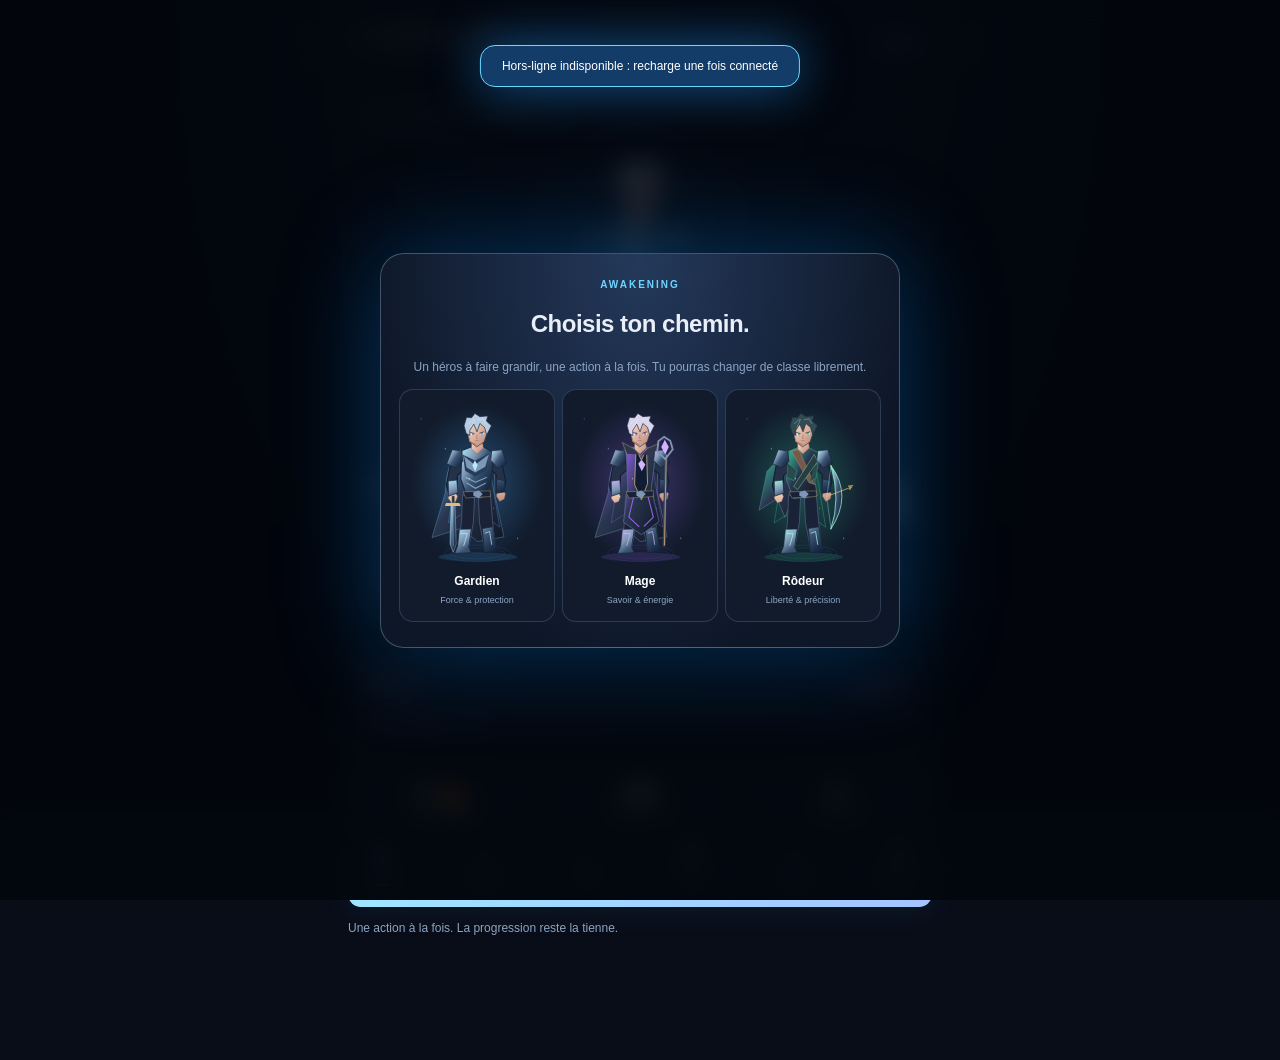
==== index.html @ 6cfbd909 "Add files via upload" ====
<!doctype html>
<html lang="fr"><head><meta charset="utf-8"><meta name="viewport" content="width=device-width, initial-scale=1, viewport-fit=cover"><meta name="theme-color" content="#080d1d"><meta name="apple-mobile-web-app-capable" content="yes"><meta name="apple-mobile-web-app-status-bar-style" content="black-translucent"><meta name="apple-mobile-web-app-title" content="ASCENSION"><title>ASCENSION — V3 — Awakening</title><link rel="manifest" href="manifest.webmanifest"><link rel="apple-touch-icon" href="icon-192.png"><style>
:root{font-family:-apple-system,BlinkMacSystemFont,"Segoe UI",sans-serif;color:#eaf4ff;background:#070b16;font-synthesis:none}*{box-sizing:border-box}body{margin:0;min-height:100vh;background:radial-gradient(ellipse at 50% -12%,#1b315e 0%,#0a132b 30%,#070b16 72%);overflow-x:hidden}button,input,select{font:inherit}button{cursor:pointer}button:focus-visible,input:focus-visible{outline:2px solid #78dfff;outline-offset:3px}.shell{max-width:560px;margin:auto;padding:env(safe-area-inset-top) 18px calc(110px + env(safe-area-inset-bottom))}.top{display:flex;justify-content:space-between;align-items:center;padding:24px 0 20px}.logo{letter-spacing:3px;font-size:12px;color:#64d9ff;font-weight:900}.sub{color:#8398b6;font-size:11px;letter-spacing:2px;margin-top:5px}.pill{font-size:10px;border:1px solid #54c7fa66;background:#102d4e;color:#9ae9ff;border-radius:20px;padding:7px 11px;font-weight:800;letter-spacing:1px}.hero{position:relative;overflow:hidden;border:1px solid #345c87;background:linear-gradient(145deg,#14284f,#0d1831 56%,#12122a);border-radius:22px;padding:22px;box-shadow:0 10px 45px #0008, inset 0 0 38px #184d8733}.hero:before{content:"";position:absolute;width:280px;height:280px;right:-100px;top:-90px;border:1px solid #62d5ff33;border-radius:50%;box-shadow:0 0 50px #319cff25,inset 0 0 45px #289fff20;pointer-events:none}.hero:after{content:"✦";position:absolute;font-size:150px;right:18px;top:8px;color:#469eff12;pointer-events:none}.eyebrow{color:#6cd6ff;font-size:10px;letter-spacing:2px;font-weight:850}.levelrow{display:flex;align-items:baseline;gap:12px;margin-top:13px}.level{font-size:56px;font-weight:950;line-height:1;letter-spacing:-4px;text-shadow:0 0 28px #209efc55}.rank{font-size:15px;color:#c3d8f7;font-weight:900}.name{color:#bccde7;font-size:12px;margin-top:9px}.progressline{display:flex;justify-content:space-between;margin-top:22px;font-size:11px;color:#adc0d9}.track{height:9px;background:#182746;border-radius:20px;overflow:hidden;margin:9px 0 0;border:1px solid #2b4c71}.fill{height:100%;background:linear-gradient(90deg,#2974ff,#4ce9ff);width:0%;transition:width .6s;box-shadow:0 0 16px #3ec9ff}.summary{display:grid;grid-template-columns:repeat(3,1fr);gap:9px;margin:13px 0 24px}.stat{border:1px solid #253956;background:#111b32;border-radius:14px;padding:14px 8px;text-align:center}.stat b{display:block;font-size:22px}.stat small{font-size:10px;color:#93a9c7}.section-title{display:flex;align-items:center;justify-content:space-between;margin-bottom:12px}.section-title h2{margin:0;font-size:14px;letter-spacing:1.3px}.hint{font-size:11px;color:#90a8c4}.category{border:1px solid #233b59;background:#0e192e;border-radius:16px;margin:11px 0;overflow:hidden}.cathead{display:flex;justify-content:space-between;align-items:center;padding:13px 14px;border-bottom:1px solid #1c304b}.cathead strong{font-size:12px;letter-spacing:.7px}.cathead span{font-size:11px;color:#8caacf}.quest{display:flex;align-items:center;gap:11px;padding:13px 14px;border-bottom:1px solid #1a2941;min-height:66px}.quest:last-child{border:0}.tick{appearance:none;width:26px;height:26px;flex:none;border:1px solid #47759d;border-radius:8px;background:#111f38;display:grid;place-items:center;color:white;transition:.2s}.tick.done{background:linear-gradient(135deg,#2874ff,#00c9de);border-color:#72edff;box-shadow:0 0 15px #00adff55}.tick.done:after{content:"✓";font-weight:900}.qmain{flex:1;min-width:0}.qtitle{font-size:13px;font-weight:740}.qdesc{font-size:11px;color:#8298b5;margin-top:4px}.quest.complete .qtitle{color:#8ba2bd}.xp{color:#65ddff;font-size:12px;font-weight:850;white-space:nowrap}.delete{color:#738ba8;background:none;border:0;padding:5px;font-size:17px}.cta{background:linear-gradient(135deg,#216eff,#23c9e9);border:0;border-radius:12px;padding:12px 15px;color:white;font-weight:800;box-shadow:0 5px 25px #1576ff3c}.secondary{border:1px solid #315075;background:#132440;border-radius:12px;padding:11px 14px;color:#c8e8ff;font-weight:750}.row{display:flex;gap:8px;align-items:center;flex-wrap:wrap}.wide{width:100%}.tabbar{position:fixed;bottom:0;left:0;right:0;z-index:10;background:#091326ed;backdrop-filter:blur(18px);border-top:1px solid #284363;display:flex;justify-content:center;padding:10px 4px calc(9px + env(safe-area-inset-bottom))}.tabinner{width:min(560px,100%);display:grid;grid-template-columns:repeat(4,1fr)}.tab{background:none;border:0;color:#7e95b2;padding:5px 0;font-size:10px;display:flex;align-items:center;gap:5px;flex-direction:column}.tab span{font-size:21px}.tab.active{color:#6edfff}.view{display:none}.view.active{display:block}.panel{background:#101c33;border:1px solid #263d5e;border-radius:17px;padding:18px;margin:12px 0}.panel h3{margin:0 0 12px;font-size:14px}.panel p{color:#a9bcda;line-height:1.6;font-size:13px}.grid7{display:grid;grid-template-columns:repeat(7,1fr);gap:6px}.day{text-align:center;border-radius:9px;background:#14233b;padding:12px 1px;border:1px solid #263d5a;color:#a9bdd7;font-size:12px}.day.active{border-color:#5bdcff;background:#164266;color:#e5fbff}.day.today{box-shadow:inset 0 0 0 1px #d2ecff}.day.empty{opacity:.36}.baritem{display:grid;grid-template-columns:110px 1fr 34px;gap:10px;align-items:center;margin:15px 0;font-size:12px}.minitrack{height:8px;border-radius:9px;background:#21314b;overflow:hidden}.minifill{height:100%;background:linear-gradient(90deg,#397aff,#5dedf4);border-radius:9px}input,select{width:100%;border:1px solid #355075;background:#0b172b;border-radius:10px;padding:13px;color:#eff9ff;margin:6px 0 14px}label{color:#afc6e5;font-size:12px;font-weight:650}.small{color:#8ba4c3;font-size:12px;line-height:1.6}.toast{position:fixed;z-index:21;left:50%;top:45px;transform:translate(-50%,-25px);background:#143c68;border:1px solid #69d9ff;color:white;border-radius:15px;padding:13px 21px;box-shadow:0 0 50px #219bff88;opacity:0;pointer-events:none;transition:.35s;min-width:230px;text-align:center}.toast.show{opacity:1;transform:translate(-50%,0)}.modal{position:fixed;inset:0;z-index:20;background:#02050bd9;display:none;place-items:center;padding:25px}.modal.open{display:grid}.modalinner{width:min(400px,100%);text-align:center;border:1px solid #4ad0ff;background:radial-gradient(circle at top,#153d78,#0d1730 70%);border-radius:24px;padding:35px 22px;box-shadow:0 0 100px #087fea5e;animation:pop .55s both}@keyframes pop{from{transform:scale(.8);opacity:0}to{transform:scale(1);opacity:1}}.modalbig{font-size:66px;font-weight:950;color:#a8eaff;text-shadow:0 0 22px #35bfff}.foot{margin:20px 0;text-align:center;font-size:10px;color:#667d9b}.hide{display:none!important}.todaytag{display:inline-block;font-size:10px;color:#b0ceea;background:#18314d;border-radius:50px;padding:5px 10px;margin-bottom:10px}.actions{display:flex;gap:8px;flex-wrap:wrap}.actions>*{flex:1}.muted{color:#7e94b2}

/* ASCENSION V2 — IDENTITE RPG */
.hero{padding:18px;background:linear-gradient(145deg,#14244c,#090f25 72%);border-color:#4770aa}.hero:after{display:none}
.character-grid{display:grid;grid-template-columns:128px 1fr;gap:15px;align-items:center;margin:8px 0 3px}.character-art{position:relative;height:187px;display:flex;align-items:center;justify-content:center;overflow:hidden;border-radius:16px;border:1px solid #376297;background:radial-gradient(circle at 50% 38%,#275487,#0d1736 70%)}.character-art:before{content:"";position:absolute;inset:15px;border:1px solid #70bfff4a;border-radius:50%;box-shadow:0 0 30px #2aa8ff55;animation:aura 4s ease-in-out infinite}.character-art[data-stage="3"]{background:radial-gradient(circle,#592d96,#11122f 75%)}.character-art[data-stage="4"]{background:radial-gradient(circle,#82531c,#171326 75%)}.character-art[data-stage="5"]{background:radial-gradient(circle,#a767b6,#241331 75%)}.avatar-sprite{font-size:71px;filter:drop-shadow(0 0 17px #4ccaffaa);position:relative;z-index:1;transition:.3s;animation:float 3.8s ease-in-out infinite}.character-art[data-stage="4"] .avatar-sprite,.character-art[data-stage="5"] .avatar-sprite{filter:drop-shadow(0 0 20px #ffc966)}.avatar-crown{position:absolute;top:6px;left:0;right:0;text-align:center;letter-spacing:4px;color:#8addff;font-weight:900;z-index:2}.avatar-floor{position:absolute;bottom:13px;height:8px;width:80px;border-radius:50%;background:#50baff;filter:blur(9px);opacity:.65}.char-note{font-size:10px;color:#afc4e7;line-height:1.7}.rank-card{border:1px solid #344e77;background:linear-gradient(115deg,#111d37,#142748);padding:16px;border-radius:17px;margin:13px 0 22px}.rank-big{font-weight:950;color:#eee8ff;letter-spacing:1px;font-size:19px}.rank-meta{display:flex;justify-content:space-between;gap:8px;margin-bottom:10px}.rank-label{color:#85a9c9;font-size:10px;letter-spacing:2px}.rank-track{height:9px;background:#233657;overflow:hidden;border-radius:20px}.rank-fill{height:100%;width:0;background:linear-gradient(90deg,#486cff,#c283ff);transition:width .5s}.rank-next{margin-top:9px;color:#9bb0d5;font-size:11px}.avatar-options{display:grid;grid-template-columns:repeat(3,1fr);gap:8px;margin-top:12px}.avatar-option{border:1px solid #354c6c;background:#0c1830;color:#bcd3ec;border-radius:14px;padding:12px 4px;font-size:12px;min-height:91px}.avatar-option b{display:block;font-size:34px;margin-bottom:8px}.avatar-option.active{border-color:#69dafa;background:#18375c;color:#fff;box-shadow:inset 0 0 20px #2bc6ff26}.section-flag{font-size:10px;text-transform:uppercase;letter-spacing:1.5px;color:#7baeda;margin-top:6px}.ladder{display:grid;grid-template-columns:repeat(2,1fr);gap:7px;margin-top:13px}.ladder-step{padding:11px;border-radius:10px;background:#0d1b34;color:#8399b8;border:1px solid #203b59;font-size:12px}.ladder-step.current{background:#233258;color:white;border-color:#8ad4ff;box-shadow:0 0 15px #4baeff2d}.ladder-step.passed{color:#b0d1eb}.mini-badge{display:inline-block;padding:4px 8px;border-radius:20px;color:#d1e8ff;background:#283e62;font-size:10px}.levelrow{margin-top:7px}.level{font-size:43px}.hero .track{margin-bottom:7px}.hero .progressline{margin-top:15px}.hero .eyebrow{position:relative;z-index:1}@keyframes aura{50%{box-shadow:0 0 55px #52b4ff88;transform:scale(1.05)}}@keyframes float{50%{transform:translateY(-8px)}}@media(prefers-reduced-motion:reduce){.character-art:before,.avatar-sprite{animation:none}}@media(max-width:360px){.character-grid{grid-template-columns:106px 1fr}.character-art{height:170px}.level{font-size:37px}}
</style><link rel="stylesheet" href="awakening.css"></head><body><div class="shell"><header class="top"><div><div class="logo">✦ ASCENSION</div><div class="sub">AWAKENING / ÉDITION III</div></div><div class="pill" id="headrank">RANG E</div></header>
<section class="view active" id="view-today"><div class="hero"><div class="eyebrow">TON HISTOIRE COMMENCE ICI</div><div class="character-grid"><div class="character-art" id="characterArt" data-stage="1"><div class="avatar-crown" id="avatarCrown">✦</div><div class="avatar-sprite" id="avatarSprite">🛡️</div><div class="avatar-floor"></div></div><div><div class="section-flag" id="className">GARDIEN</div><div class="levelrow"><div class="level" id="level">01</div></div><div class="rank" id="rankName">FER IV</div><div class="char-note" id="stageLabel">Forme initiale</div><div class="name" id="subtitle">Chaque action compte.</div></div></div><div class="progressline"><span>NIVEAU · XP</span><span id="xpLine">0 / 100 XP</span></div><div class="track"><div class="fill" id="xpFill"></div></div></div><div class="rank-card"><div class="rank-label">ASCENSION PERSONNELLE</div><div class="rank-meta"><span class="rank-big" id="rankTitle">FER IV</span><span class="mini-badge" id="rankPoints">0 / 100 RP</span></div><div class="rank-track"><div class="rank-fill" id="rankFill"></div></div><div class="rank-next" id="rankNext">Prochaine division : Fer III</div></div><div class="summary"><div class="stat"><b id="streak">0 🔥</b><small>Série complète</small></div><div class="stat"><b id="todayCount">0/0</b><small>Quêtes du jour</small></div><div class="stat"><b id="totalXP">0</b><small>XP cumulée</small></div></div><button class="cta wide" id="goQuests">Mes quêtes</button><p class="small">Une action à la fois. La progression reste la tienne.</p></section><section class="view" id="view-quests"><div class="section-title"><h2>QUÊTES DU JOUR</h2><span class="hint" id="todayLabel"></span></div><button id="restDay" class="secondary wide" aria-pressed="false">Marquer aujourd’hui en repos</button><p class="small">Le repos protège ta série et ne retire aucun point. Tu peux toujours valider une quête.</p><div id="questList"></div><button class="secondary wide" id="newQuest">＋ Ajouter une quête</button><div class="foot">« La discipline forge le chasseur. »</div></section>
<section class="view" id="view-progression"><div class="section-title"><h2>LES CINQ ÉVEILS</h2></div><p class="small" id="nextEvolution"></p><div class="forms" id="transformations"></div><div class="panel"><h3>⚔️ Ascension classée</h3><p>Deux progressions : les <b>XP</b> font monter ton niveau permanent; les <b>RP</b> font avancer tes divisions de Fer IV à Challenger. Ce classement mesure tes quêtes accomplies, il ne compare pas les utilisateurs.</p><p>Une quête validée = 10 RP; journée complète = bonus 25 RP. Aucun retrait en cas de repos. Les divisions changent tous les 100 RP.</p><div class="ladder" id="ladder"></div></div></section><section class="view" id="view-stats"><div class="section-title"><h2>TON PARCOURS</h2></div><div class="panel"><label for="period">Période</label><select id="period"><option value="week">7 derniers jours</option><option value="month">Mois en cours</option><option value="year">Année sélectionnée</option><option value="all">Depuis le début</option></select><div id="periodSummary"></div><div id="domainRates"></div></div><div class="panel"><label for="historyYear">Calendrier annuel</label><select id="historyYear"></select><p class="small">Chaque carré représente un jour. Touche-le pour consulter ses quêtes. De sombre à lumineux : 0 à 4 validations ou plus.</p><div class="heat-scroll"><div id="heatmap"></div></div><div id="dayDetail" aria-live="polite"></div></div><div class="panel"><h3>Séries par habitude</h3><div id="habitStreaks"></div></div><div class="panel"><h3>Les 7 derniers jours</h3><div class="grid7" id="week"></div><p class="small">Un jour est complet quand toutes les quêtes quotidiennes actives sont terminées. Les quêtes ajoutées plus tard ne pénalisent pas les jours passés.</p></div><div class="panel"><h3>Attributs du personnage</h3><div id="attributes"></div></div><div class="panel"><h3>Statistiques réelles</h3><div id="statDetails" class="small"></div></div></section>
<section class="view" id="view-achievements"><div class="section-title"><h2>🏆 SUCCÈS ET RANGS</h2></div><div id="achievementList"></div></section>
<section class="view" id="view-settings"><div class="section-title"><h2>⚙️ GESTION DU SYSTÈME</h2></div><div class="panel"><h3>🎭 Ton avatar</h3><p>Choisis ton archétype. Le personnage évolue automatiquement en fonction de tes divisions. Tu peux changer d'archétype sans perdre tes XP.</p><div class="avatar-options" id="avatarOptions"><button class="avatar-option" data-avatar="guardian"><b>🛡️</b>Gardien</button><button class="avatar-option" data-avatar="mage"><b>🧙</b>Mage</button><button class="avatar-option" data-avatar="ranger"><b>🏹</b>Rôdeur</button></div><p class="small">Trois classes originales, cinq transformations chacune. Le choix est visuel : toutes les classes gagnent les mêmes points.</p></div><div class="panel"><h3>Créer une quête</h3><form id="questForm"><label for="qname">Nom de la quête</label><input id="qname" required maxlength="65" placeholder="Ex. Marcher 20 minutes"><label for="qcat">Domaine</label><select id="qcat"><option>Sport</option><option>Lecture</option><option>Méditation</option><option>Famille</option><option>Travail</option></select><label for="qxp">XP par accomplissement</label><select id="qxp"><option value="10">10 XP — facile</option><option value="20" selected>20 XP — standard</option><option value="30">30 XP — exigeant</option><option value="50">50 XP — majeur</option></select><button class="cta wide" type="submit">Créer la quête</button></form></div><div class="panel"><h3>Mes quêtes</h3><div class="small">✎ modifie les prochaines récompenses. × archive la quête à partir de demain, sans effacer ses points ni son historique.</div><div id="manageQuests"></div></div><div class="panel"><h3>Sauvegarde et confidentialité</h3><p>Toutes tes données sont enregistrées localement sur cet appareil. Aucun compte requis et aucune donnée envoyée à un serveur par l'application.</p><div class="actions"><button id="export" class="secondary">↓ Exporter</button><button id="importButton" class="secondary">↑ Importer</button><input type="file" accept="application/json,.json" id="importInput" class="hide"></div><p class="small">Pense à exporter régulièrement tes données dans Fichiers ou iCloud Drive, surtout avant de changer d'iPhone.</p><button id="recover" class="secondary wide">Ouvrir la récupération</button><button id="reset" class="secondary wide" style="margin-top:12px">Réinitialiser mon personnage</button></div><div class="foot">ASCENSION • V3 AWAKENING • 100 % local</div></section></div>
<nav class="tabbar" aria-label="Navigation"><div class="tabinner"><button class="tab active" data-tab="today"><span>◈</span>Héros</button><button class="tab " data-tab="quests"><span>✓</span>Quêtes</button><button class="tab " data-tab="progression"><span>⌁</span>Éveil</button><button class="tab " data-tab="stats"><span>▥</span>Stats</button><button class="tab " data-tab="achievements"><span>✧</span>Succès</button><button class="tab " data-tab="settings"><span>⚙</span>Réglages</button></div></nav><div class="toast" id="toast" role="status" aria-live="polite"></div><div class="modal" id="levelModal" role="dialog" aria-modal="true" aria-label="Montée de niveau"><div class="modalinner"><div style="font-size:15px;letter-spacing:3px;color:#7ddaff;font-weight:850">LEVEL UP!</div><div class="modalbig" id="modalLevel">02</div><div id="modalRank" style="font-weight:900;letter-spacing:3px">RANG E</div><p style="color:#bdd8ed;font-size:13px">Tu as franchi un nouveau palier.</p><button class="cta wide" id="closeModal">CONTINUER L'ASCENSION</button></div></div>
<div class="modal" id="classModal" role="dialog" aria-modal="true" aria-label="Choisir ta classe"><div class="modalinner"><div class="eyebrow">AWAKENING</div><h2>Choisis ton chemin.</h2><p class="small">Un héros à faire grandir, une action à la fois. Tu pourras changer de classe librement.</p><div class="class-choices"><button data-avatar="guardian" class="class-choice"><img src="assets/guardian-1.svg" alt=""><strong>Gardien</strong><small>Force & protection</small></button><button data-avatar="mage" class="class-choice"><img src="assets/mage-1.svg" alt=""><strong>Mage</strong><small>Savoir & énergie</small></button><button data-avatar="ranger" class="class-choice"><img src="assets/ranger-1.svg" alt=""><strong>Rôdeur</strong><small>Liberté & précision</small></button></div></div></div><div class="modal" id="previewModal" role="dialog" aria-modal="true" aria-label="Transformation"><div class="modalinner"><img id="previewImage" alt="" width="320" height="400"><h2 id="previewName"></h2><button class="cta wide" data-close="previewModal">Fermer</button></div></div><div class="modal" id="editModal" role="dialog" aria-modal="true" aria-label="Modifier la quête"><div class="modalinner"><h2>Personnaliser</h2><form id="editForm"><label for="editTitle">Nom</label><input id="editTitle" required maxlength="65"><label for="editCategory">Domaine</label><select id="editCategory"><option>Sport</option><option>Lecture</option><option>Méditation</option><option>Famille</option><option>Travail</option></select><label for="editXP">XP des prochaines validations</label><input id="editXP" type="number" min="1" max="10000" required><p class="small">Les récompenses déjà gagnées restent identiques.</p><button class="cta" type="submit">Enregistrer</button><button class="secondary" type="button" data-close="editModal">Annuler</button></form></div></div><script src="core.js"></script><script src="app.js"></script></body></html>
---- awakening.css ----
:root{--accent:#73d9ff;--glow:#368fff;--ink:#090d18;color:#e9eef8;background:var(--ink)}:root[data-class=mage]{--accent:#c4a3ff;--glow:#8158ef}:root[data-class=ranger]{--accent:#73e8c0;--glow:#259c91}body{background:radial-gradient(ellipse at 50% 0,#18233b 0,transparent 55%),#090d18}.shell{max-width:620px;padding-top:env(safe-area-inset-top);padding-bottom:calc(110px + env(safe-area-inset-bottom))}.top{padding:26px 2px}.logo{font-size:15px;color:#edf6ff;letter-spacing:4px}.sub{font-size:9px;color:var(--accent);letter-spacing:3px;margin-top:8px}.pill{border-color:#8badd836;color:#cbd8ed;background:#152035;font-size:9px}.hero{background:radial-gradient(ellipse at 50% 28%,#283d5e50,transparent 65%),linear-gradient(145deg,#121b2d,#0d1220);padding:22px 20px;border:1px solid #859ec238;border-radius:24px;box-shadow:0 15px 60px #0005}.hero:before{display:none}.hero .eyebrow{font-size:9px;color:#a7b5cb;letter-spacing:2.4px}.character-grid{display:flex;flex-direction:column;gap:0;margin:0}.character-grid>div:last-child{width:100%;display:grid;grid-template-columns:1fr auto;text-align:left;align-items:center}.section-flag{font-size:11px;letter-spacing:3px;color:var(--accent)}.levelrow{grid-column:2;grid-row:1/4}.level{font-size:58px;font-weight:700;letter-spacing:-3px;text-shadow:none}.level:before{content:'NIV.';font-size:10px;letter-spacing:1px;display:block;text-align:right;color:#93a5c1}.rank{font-size:24px;letter-spacing:1px;margin:8px 0}.char-note{color:#9cabc3}.name{grid-column:1/-1;font-size:11px;margin:15px 0 0;color:#b9c7dc}.character-art{height:330px;width:100%;border:0;background:none!important;overflow:visible}.character-art:before{inset:45px calc(50% - 120px);width:240px;height:240px;border:1px solid var(--accent);opacity:.13;box-shadow:0 0 60px var(--glow);animation:breathe 5s ease-in-out infinite}.avatar-sprite{height:350px;width:280px;font-size:0;filter:drop-shadow(0 12px 18px #0005)!important;animation:hero-float 6s ease-in-out infinite}.avatar-sprite img{height:100%;width:100%;object-fit:contain}.avatar-crown{top:20px;left:auto;right:4px;width:14px;line-height:2;word-break:break-all;color:var(--accent);font-size:10px}.avatar-floor{background:var(--accent);width:140px;bottom:20px;opacity:.2}.progressline{letter-spacing:1px}.fill,.minifill{background:linear-gradient(90deg,var(--glow),var(--accent))}.track{height:5px;border:0;background:#273147}.rank-card{border:1px solid #859ec225;background:linear-gradient(110deg,#151f32,#12192a);margin-bottom:14px;padding:17px 19px}.rank-big{font-size:15px;font-weight:650;color:#e0d4ff}.rank-label{font-size:8px;letter-spacing:2px;margin-bottom:10px}.rank-track{height:4px}.rank-fill{background:linear-gradient(90deg,#6650b5,#d8afff)}.mini-badge{font-size:10px;background:#2e2741;color:#d5b8ed}.summary{gap:8px;margin:14px 0 20px}.stat{background:#121a29;border-color:#7087ae20;padding:16px 7px;border-radius:14px}.stat b{font-weight:600;font-size:23px}.stat small{font-size:10px}.cta{background:linear-gradient(110deg,#9ee7ff,#a4c3ff);color:#101b30;box-shadow:0 5px 30px #50aaff14;border-radius:13px;padding:15px;font-size:12px;letter-spacing:.4px}.secondary{background:#172135;border:1px solid #a2bbdd30;color:#c9d8ed;font-size:12px;min-height:44px}.section-title{margin:14px 0 22px}.section-title h2{font-size:13px;letter-spacing:2px}.category,.panel{background:linear-gradient(135deg,#152035,#101827);border-color:#7187ab25}.cathead{padding:15px;border-color:#809bc51a}.cathead strong{font-size:10px;letter-spacing:1.8px}.quest{padding:16px 12px;min-height:74px;border-color:#8da7ca15}.qtitle{font-size:13px;font-weight:600;line-height:1.5}.qdesc{font-size:10px;line-height:1.5}.tick{width:32px;height:32px;border-color:#6e87ab70;background:#0b1423;position:relative}.tick:before{content:'';position:absolute;inset:-7px}.tick.done{background:var(--glow);border-color:var(--accent)}.xp{color:var(--accent);font-size:11px}.delete{min-width:40px;min-height:44px}.tabbar{background:#0e1523f5;border-color:#aec4e320;padding-top:12px}.tabinner{width:min(620px,100%);grid-template-columns:repeat(6,1fr)}.tab{font-size:9px;letter-spacing:.2px;min-height:48px}.tab span{font-family:system-ui;font-size:22px;line-height:1.1}.tab.active{color:var(--accent)}.tab.active:after{content:'';width:14px;height:2px;background:var(--accent);margin-top:1px}.panel h3{font-size:13px}.forms{display:grid;grid-template-columns:repeat(2,minmax(0,1fr));gap:12px}.form-card{background:radial-gradient(ellipse at 50% 40%,#2a3955,#101725 70%);color:#b8c8e0;border:1px solid #50658255;border-radius:18px;overflow:hidden;padding:0 8px 17px}.form-card:first-child{grid-column:1/-1}.form-card img{width:100%;height:220px;object-fit:contain;display:block}.form-card:first-child img{height:260px}.form-card span{display:block;font-size:12px;letter-spacing:1px}.form-card small{display:block;font-size:10px;margin-top:6px;color:#879bb8}.form-card.selected{border-color:var(--accent);box-shadow:inset 0 0 30px #529eff15}.ladder-step{display:flex;flex-direction:column;gap:6px}.ladder-step small{font-size:9px;opacity:.7}.ladder-step.current{border-color:var(--accent)}.heat-scroll{overflow-x:auto;padding:10px 0 18px}#heatmap{display:grid;grid-template-rows:repeat(7,12px);grid-auto-flow:column;grid-auto-columns:12px;gap:4px;width:max-content}.heat{width:12px;height:12px;padding:0;border:0;border-radius:3px;background:#263046;color:#e9ffff;font-size:10px}.heat.empty{visibility:hidden}.heat-1{background:#24566e}.heat-2{background:#318da3}.heat-3{background:#57bdc5}.heat-4{background:#9fe9e6}.heat.is-today{outline:1px solid white;outline-offset:1px}.heat:disabled{opacity:.25}.heat:focus-visible{outline:2px solid white}.baritem{grid-template-columns:100px 1fr 44px}.badge{display:flex;gap:18px;align-items:center;opacity:.5}.badge.earned{opacity:1;border-color:#c2ac6b55;background:linear-gradient(120deg,#2a2730,#121b2c)}.badge-icon{font-size:42px;color:#e9cb80;width:50px;text-align:center}.badge h3{margin:0 0 6px}.badge small{font-size:10px;color:#baa77a}.modal{padding:18px;overflow-y:auto;backdrop-filter:blur(12px)}.modalinner{max-height:92dvh;overflow:auto;background:radial-gradient(ellipse at 50% 0,#24395b,#0e1728 75%);border-color:#a1c6e859;padding:25px 18px;width:min(520px,100%)}.modalinner h2{font-weight:600;letter-spacing:-.5px}.class-choices{display:grid;grid-template-columns:repeat(3,minmax(0,1fr));gap:7px}.class-choice{padding:0 4px 16px;border:1px solid #a3c8ff30;border-radius:14px;background:#111b2b;color:white;min-width:0}.class-choice img{width:100%;height:180px;object-fit:contain}.class-choice strong{font-size:12px;display:block}.class-choice small{font-size:9px;display:block;margin-top:7px;color:#8da5c8}.class-choice:hover{border-color:var(--accent)}#previewImage{max-width:100%;height: min(50dvh,400px)}.avatar-option{font-size:11px}.avatar-option b{font-size:23px}.avatar-option.active{border-color:var(--accent)}.foot{line-height:1.8}.toast{max-width:90vw;font-size:12px}.view.active{animation:appear .3s ease-out}@keyframes breathe{50%{opacity:.23;transform:scale(1.07)}}@keyframes hero-float{50%{transform:translateY(-5px)}}@keyframes appear{from{opacity:0;transform:translateY(6px)}to{opacity:1;transform:none}}@media(max-width:370px){.shell{padding-left:12px;padding-right:12px}.class-choice img{height:150px}.class-choice small{font-size:8px}.character-art{height:290px}.avatar-sprite{height:310px}.rank{font-size:20px}}@media(prefers-reduced-motion:reduce){*,*:before,*:after{animation:none!important;transition:none!important;scroll-behavior:auto!important}}
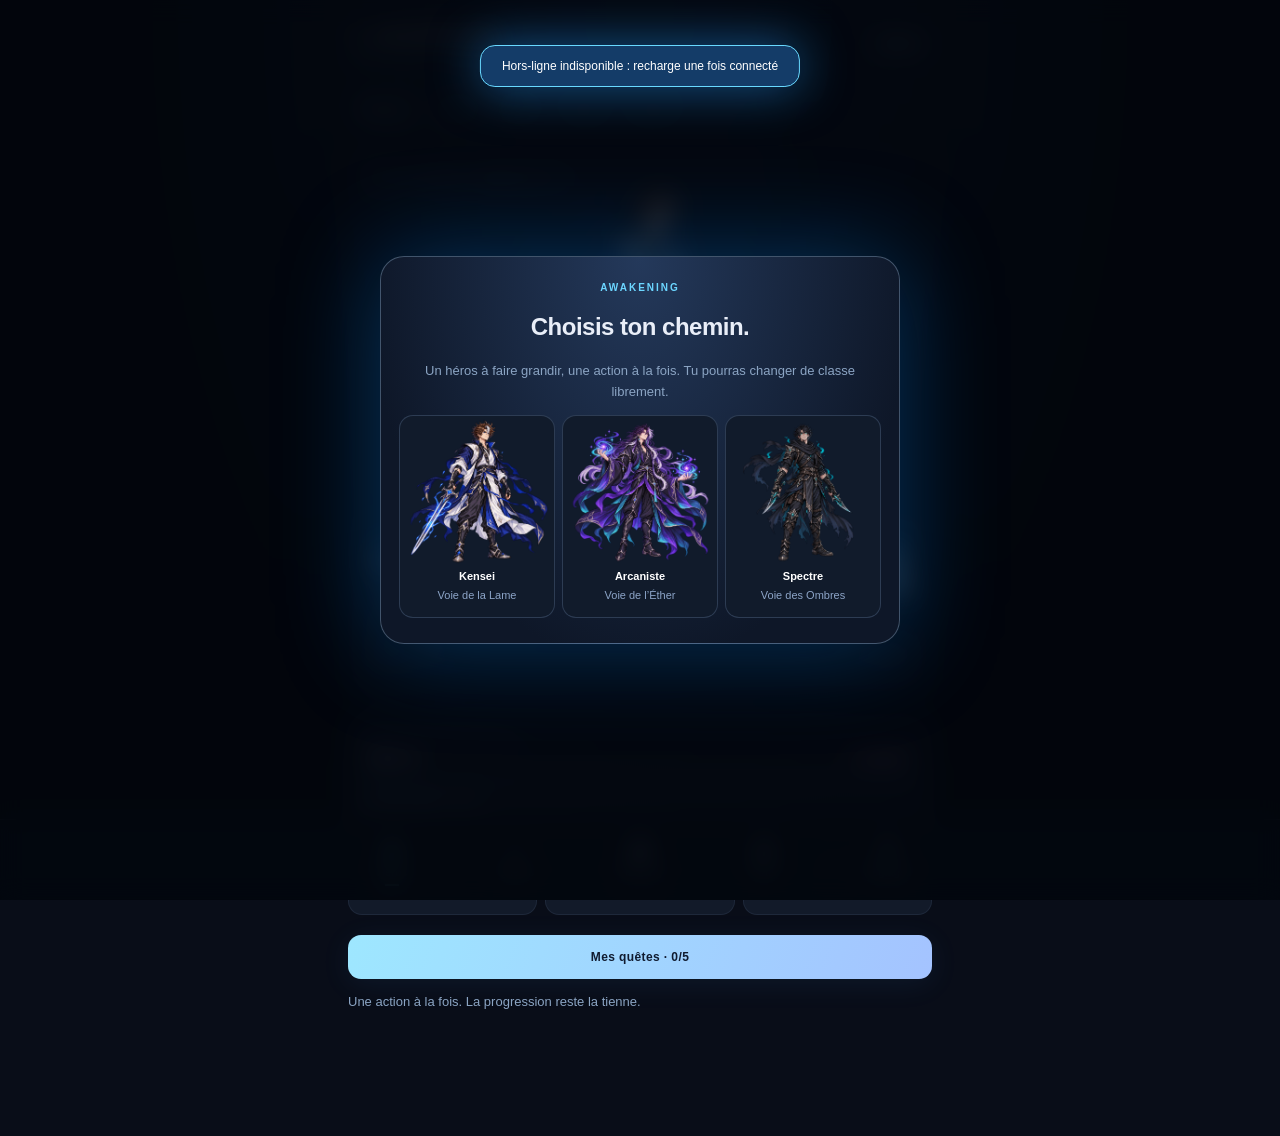
==== commit 578bcf3f: "Ascension V3.1" ====
--- a/index.html
+++ b/index.html
@@ -1,14 +1,49 @@
 <!doctype html>
-<html lang="fr"><head><meta charset="utf-8"><meta name="viewport" content="width=device-width, initial-scale=1, viewport-fit=cover"><meta name="theme-color" content="#080d1d"><meta name="apple-mobile-web-app-capable" content="yes"><meta name="apple-mobile-web-app-status-bar-style" content="black-translucent"><meta name="apple-mobile-web-app-title" content="ASCENSION"><title>ASCENSION — V3 — Awakening</title><link rel="manifest" href="manifest.webmanifest"><link rel="apple-touch-icon" href="icon-192.png"><style>
+<html lang="fr"><head><meta charset="utf-8"><meta http-equiv="Content-Security-Policy" content="default-src 'self'; script-src 'self'; style-src 'self' 'unsafe-inline'; img-src 'self' data:; connect-src 'self'; object-src 'none'; base-uri 'none'; form-action 'none'; worker-src 'self'"><meta name="viewport" content="width=device-width, initial-scale=1, viewport-fit=cover"><meta name="theme-color" content="#080d1d"><meta name="apple-mobile-web-app-capable" content="yes"><meta name="apple-mobile-web-app-status-bar-style" content="black-translucent"><meta name="apple-mobile-web-app-title" content="ASCENSION"><title>ASCENSION — V3.1 — Awakening</title><link rel="manifest" href="manifest.webmanifest"><link rel="apple-touch-icon" href="icon-192.png"><style>
 :root{font-family:-apple-system,BlinkMacSystemFont,"Segoe UI",sans-serif;color:#eaf4ff;background:#070b16;font-synthesis:none}*{box-sizing:border-box}body{margin:0;min-height:100vh;background:radial-gradient(ellipse at 50% -12%,#1b315e 0%,#0a132b 30%,#070b16 72%);overflow-x:hidden}button,input,select{font:inherit}button{cursor:pointer}button:focus-visible,input:focus-visible{outline:2px solid #78dfff;outline-offset:3px}.shell{max-width:560px;margin:auto;padding:env(safe-area-inset-top) 18px calc(110px + env(safe-area-inset-bottom))}.top{display:flex;justify-content:space-between;align-items:center;padding:24px 0 20px}.logo{letter-spacing:3px;font-size:12px;color:#64d9ff;font-weight:900}.sub{color:#8398b6;font-size:11px;letter-spacing:2px;margin-top:5px}.pill{font-size:10px;border:1px solid #54c7fa66;background:#102d4e;color:#9ae9ff;border-radius:20px;padding:7px 11px;font-weight:800;letter-spacing:1px}.hero{position:relative;overflow:hidden;border:1px solid #345c87;background:linear-gradient(145deg,#14284f,#0d1831 56%,#12122a);border-radius:22px;padding:22px;box-shadow:0 10px 45px #0008, inset 0 0 38px #184d8733}.hero:before{content:"";position:absolute;width:280px;height:280px;right:-100px;top:-90px;border:1px solid #62d5ff33;border-radius:50%;box-shadow:0 0 50px #319cff25,inset 0 0 45px #289fff20;pointer-events:none}.hero:after{content:"✦";position:absolute;font-size:150px;right:18px;top:8px;color:#469eff12;pointer-events:none}.eyebrow{color:#6cd6ff;font-size:10px;letter-spacing:2px;font-weight:850}.levelrow{display:flex;align-items:baseline;gap:12px;margin-top:13px}.level{font-size:56px;font-weight:950;line-height:1;letter-spacing:-4px;text-shadow:0 0 28px #209efc55}.rank{font-size:15px;color:#c3d8f7;font-weight:900}.name{color:#bccde7;font-size:12px;margin-top:9px}.progressline{display:flex;justify-content:space-between;margin-top:22px;font-size:11px;color:#adc0d9}.track{height:9px;background:#182746;border-radius:20px;overflow:hidden;margin:9px 0 0;border:1px solid #2b4c71}.fill{height:100%;background:linear-gradient(90deg,#2974ff,#4ce9ff);width:0%;transition:width .6s;box-shadow:0 0 16px #3ec9ff}.summary{display:grid;grid-template-columns:repeat(3,1fr);gap:9px;margin:13px 0 24px}.stat{border:1px solid #253956;background:#111b32;border-radius:14px;padding:14px 8px;text-align:center}.stat b{display:block;font-size:22px}.stat small{font-size:10px;color:#93a9c7}.section-title{display:flex;align-items:center;justify-content:space-between;margin-bottom:12px}.section-title h2{margin:0;font-size:14px;letter-spacing:1.3px}.hint{font-size:11px;color:#90a8c4}.category{border:1px solid #233b59;background:#0e192e;border-radius:16px;margin:11px 0;overflow:hidden}.cathead{display:flex;justify-content:space-between;align-items:center;padding:13px 14px;border-bottom:1px solid #1c304b}.cathead strong{font-size:12px;letter-spacing:.7px}.cathead span{font-size:11px;color:#8caacf}.quest{display:flex;align-items:center;gap:11px;padding:13px 14px;border-bottom:1px solid #1a2941;min-height:66px}.quest:last-child{border:0}.tick{appearance:none;width:26px;height:26px;flex:none;border:1px solid #47759d;border-radius:8px;background:#111f38;display:grid;place-items:center;color:white;transition:.2s}.tick.done{background:linear-gradient(135deg,#2874ff,#00c9de);border-color:#72edff;box-shadow:0 0 15px #00adff55}.tick.done:after{content:"✓";font-weight:900}.qmain{flex:1;min-width:0}.qtitle{font-size:13px;font-weight:740}.qdesc{font-size:11px;color:#8298b5;margin-top:4px}.quest.complete .qtitle{color:#8ba2bd}.xp{color:#65ddff;font-size:12px;font-weight:850;white-space:nowrap}.delete{color:#738ba8;background:none;border:0;padding:5px;font-size:17px}.cta{background:linear-gradient(135deg,#216eff,#23c9e9);border:0;border-radius:12px;padding:12px 15px;color:white;font-weight:800;box-shadow:0 5px 25px #1576ff3c}.secondary{border:1px solid #315075;background:#132440;border-radius:12px;padding:11px 14px;color:#c8e8ff;font-weight:750}.row{display:flex;gap:8px;align-items:center;flex-wrap:wrap}.wide{width:100%}.tabbar{position:fixed;bottom:0;left:0;right:0;z-index:10;background:#091326ed;backdrop-filter:blur(18px);border-top:1px solid #284363;display:flex;justify-content:center;padding:10px 4px calc(9px + env(safe-area-inset-bottom))}.tabinner{width:min(560px,100%);display:grid;grid-template-columns:repeat(4,1fr)}.tab{background:none;border:0;color:#7e95b2;padding:5px 0;font-size:10px;display:flex;align-items:center;gap:5px;flex-direction:column}.tab span{font-size:21px}.tab.active{color:#6edfff}.view{display:none}.view.active{display:block}.panel{background:#101c33;border:1px solid #263d5e;border-radius:17px;padding:18px;margin:12px 0}.panel h3{margin:0 0 12px;font-size:14px}.panel p{color:#a9bcda;line-height:1.6;font-size:13px}.grid7{display:grid;grid-template-columns:repeat(7,1fr);gap:6px}.day{text-align:center;border-radius:9px;background:#14233b;padding:12px 1px;border:1px solid #263d5a;color:#a9bdd7;font-size:12px}.day.active{border-color:#5bdcff;background:#164266;color:#e5fbff}.day.today{box-shadow:inset 0 0 0 1px #d2ecff}.day.empty{opacity:.36}.baritem{display:grid;grid-template-columns:110px 1fr 34px;gap:10px;align-items:center;margin:15px 0;font-size:12px}.minitrack{height:8px;border-radius:9px;background:#21314b;overflow:hidden}.minifill{height:100%;background:linear-gradient(90deg,#397aff,#5dedf4);border-radius:9px}input,select{width:100%;border:1px solid #355075;background:#0b172b;border-radius:10px;padding:13px;color:#eff9ff;margin:6px 0 14px}label{color:#afc6e5;font-size:12px;font-weight:650}.small{color:#8ba4c3;font-size:12px;line-height:1.6}.toast{position:fixed;z-index:21;left:50%;top:45px;transform:translate(-50%,-25px);background:#143c68;border:1px solid #69d9ff;color:white;border-radius:15px;padding:13px 21px;box-shadow:0 0 50px #219bff88;opacity:0;pointer-events:none;transition:.35s;min-width:230px;text-align:center}.toast.show{opacity:1;transform:translate(-50%,0)}.modal{position:fixed;inset:0;z-index:20;background:#02050bd9;display:none;place-items:center;padding:25px}.modal.open{display:grid}.modalinner{width:min(400px,100%);text-align:center;border:1px solid #4ad0ff;background:radial-gradient(circle at top,#153d78,#0d1730 70%);border-radius:24px;padding:35px 22px;box-shadow:0 0 100px #087fea5e;animation:pop .55s both}@keyframes pop{from{transform:scale(.8);opacity:0}to{transform:scale(1);opacity:1}}.modalbig{font-size:66px;font-weight:950;color:#a8eaff;text-shadow:0 0 22px #35bfff}.foot{margin:20px 0;text-align:center;font-size:10px;color:#667d9b}.hide{display:none!important}.todaytag{display:inline-block;font-size:10px;color:#b0ceea;background:#18314d;border-radius:50px;padding:5px 10px;margin-bottom:10px}.actions{display:flex;gap:8px;flex-wrap:wrap}.actions>*{flex:1}.muted{color:#7e94b2}
 
 /* ASCENSION V2 — IDENTITE RPG */
 .hero{padding:18px;background:linear-gradient(145deg,#14244c,#090f25 72%);border-color:#4770aa}.hero:after{display:none}
 .character-grid{display:grid;grid-template-columns:128px 1fr;gap:15px;align-items:center;margin:8px 0 3px}.character-art{position:relative;height:187px;display:flex;align-items:center;justify-content:center;overflow:hidden;border-radius:16px;border:1px solid #376297;background:radial-gradient(circle at 50% 38%,#275487,#0d1736 70%)}.character-art:before{content:"";position:absolute;inset:15px;border:1px solid #70bfff4a;border-radius:50%;box-shadow:0 0 30px #2aa8ff55;animation:aura 4s ease-in-out infinite}.character-art[data-stage="3"]{background:radial-gradient(circle,#592d96,#11122f 75%)}.character-art[data-stage="4"]{background:radial-gradient(circle,#82531c,#171326 75%)}.character-art[data-stage="5"]{background:radial-gradient(circle,#a767b6,#241331 75%)}.avatar-sprite{font-size:71px;filter:drop-shadow(0 0 17px #4ccaffaa);position:relative;z-index:1;transition:.3s;animation:float 3.8s ease-in-out infinite}.character-art[data-stage="4"] .avatar-sprite,.character-art[data-stage="5"] .avatar-sprite{filter:drop-shadow(0 0 20px #ffc966)}.avatar-crown{position:absolute;top:6px;left:0;right:0;text-align:center;letter-spacing:4px;color:#8addff;font-weight:900;z-index:2}.avatar-floor{position:absolute;bottom:13px;height:8px;width:80px;border-radius:50%;background:#50baff;filter:blur(9px);opacity:.65}.char-note{font-size:10px;color:#afc4e7;line-height:1.7}.rank-card{border:1px solid #344e77;background:linear-gradient(115deg,#111d37,#142748);padding:16px;border-radius:17px;margin:13px 0 22px}.rank-big{font-weight:950;color:#eee8ff;letter-spacing:1px;font-size:19px}.rank-meta{display:flex;justify-content:space-between;gap:8px;margin-bottom:10px}.rank-label{color:#85a9c9;font-size:10px;letter-spacing:2px}.rank-track{height:9px;background:#233657;overflow:hidden;border-radius:20px}.rank-fill{height:100%;width:0;background:linear-gradient(90deg,#486cff,#c283ff);transition:width .5s}.rank-next{margin-top:9px;color:#9bb0d5;font-size:11px}.avatar-options{display:grid;grid-template-columns:repeat(3,1fr);gap:8px;margin-top:12px}.avatar-option{border:1px solid #354c6c;background:#0c1830;color:#bcd3ec;border-radius:14px;padding:12px 4px;font-size:12px;min-height:91px}.avatar-option b{display:block;font-size:34px;margin-bottom:8px}.avatar-option.active{border-color:#69dafa;background:#18375c;color:#fff;box-shadow:inset 0 0 20px #2bc6ff26}.section-flag{font-size:10px;text-transform:uppercase;letter-spacing:1.5px;color:#7baeda;margin-top:6px}.ladder{display:grid;grid-template-columns:repeat(2,1fr);gap:7px;margin-top:13px}.ladder-step{padding:11px;border-radius:10px;background:#0d1b34;color:#8399b8;border:1px solid #203b59;font-size:12px}.ladder-step.current{background:#233258;color:white;border-color:#8ad4ff;box-shadow:0 0 15px #4baeff2d}.ladder-step.passed{color:#b0d1eb}.mini-badge{display:inline-block;padding:4px 8px;border-radius:20px;color:#d1e8ff;background:#283e62;font-size:10px}.levelrow{margin-top:7px}.level{font-size:43px}.hero .track{margin-bottom:7px}.hero .progressline{margin-top:15px}.hero .eyebrow{position:relative;z-index:1}@keyframes aura{50%{box-shadow:0 0 55px #52b4ff88;transform:scale(1.05)}}@keyframes float{50%{transform:translateY(-8px)}}@media(prefers-reduced-motion:reduce){.character-art:before,.avatar-sprite{animation:none}}@media(max-width:360px){.character-grid{grid-template-columns:106px 1fr}.character-art{height:170px}.level{font-size:37px}}
-</style><link rel="stylesheet" href="awakening.css"></head><body><div class="shell"><header class="top"><div><div class="logo">✦ ASCENSION</div><div class="sub">AWAKENING / ÉDITION III</div></div><div class="pill" id="headrank">RANG E</div></header>
+</style><link rel="stylesheet" href="awakening.css"><link rel="stylesheet" href="journey31.css"></head><body><div class="shell"><header class="top"><div><div class="logo">✦ ASCENSION</div><div class="sub">AWAKENING / ÉDITION 3.1</div></div><div class="pill" id="headrank">RANG E</div></header><nav class="quicknav31" aria-label="Parcours"><button data-tab="planning">Planning</button><button data-tab="pact">Pacte</button><button data-tab="boss">Boss</button><button data-tab="progression">Éveils</button><button data-tab="achievements">Succès</button></nav>
 <section class="view active" id="view-today"><div class="hero"><div class="eyebrow">TON HISTOIRE COMMENCE ICI</div><div class="character-grid"><div class="character-art" id="characterArt" data-stage="1"><div class="avatar-crown" id="avatarCrown">✦</div><div class="avatar-sprite" id="avatarSprite">🛡️</div><div class="avatar-floor"></div></div><div><div class="section-flag" id="className">GARDIEN</div><div class="levelrow"><div class="level" id="level">01</div></div><div class="rank" id="rankName">FER IV</div><div class="char-note" id="stageLabel">Forme initiale</div><div class="name" id="subtitle">Chaque action compte.</div></div></div><div class="progressline"><span>NIVEAU · XP</span><span id="xpLine">0 / 100 XP</span></div><div class="track"><div class="fill" id="xpFill"></div></div></div><div class="rank-card"><div class="rank-label">ASCENSION PERSONNELLE</div><div class="rank-meta"><span class="rank-big" id="rankTitle">FER IV</span><span class="mini-badge" id="rankPoints">0 / 100 RP</span></div><div class="rank-track"><div class="rank-fill" id="rankFill"></div></div><div class="rank-next" id="rankNext">Prochaine division : Fer III</div></div><div class="summary"><div class="stat"><b id="streak">0 🔥</b><small>Série complète</small></div><div class="stat"><b id="todayCount">0/0</b><small>Quêtes du jour</small></div><div class="stat"><b id="totalXP">0</b><small>XP cumulée</small></div></div><button class="cta wide" id="goQuests">Mes quêtes</button><p class="small">Une action à la fois. La progression reste la tienne.</p></section><section class="view" id="view-quests"><div class="section-title"><h2>QUÊTES DU JOUR</h2><span class="hint" id="todayLabel"></span></div><button id="restDay" class="secondary wide" aria-pressed="false">Marquer aujourd’hui en repos</button><p class="small">Le repos protège ta série et ne retire aucun point. Tu peux toujours valider une quête.</p><div id="questList"></div><button class="secondary wide" id="newQuest">＋ Ajouter une quête</button><div class="foot">« La discipline forge le chasseur. »</div></section>
-<section class="view" id="view-progression"><div class="section-title"><h2>LES CINQ ÉVEILS</h2></div><p class="small" id="nextEvolution"></p><div class="forms" id="transformations"></div><div class="panel"><h3>⚔️ Ascension classée</h3><p>Deux progressions : les <b>XP</b> font monter ton niveau permanent; les <b>RP</b> font avancer tes divisions de Fer IV à Challenger. Ce classement mesure tes quêtes accomplies, il ne compare pas les utilisateurs.</p><p>Une quête validée = 10 RP; journée complète = bonus 25 RP. Aucun retrait en cas de repos. Les divisions changent tous les 100 RP.</p><div class="ladder" id="ladder"></div></div></section><section class="view" id="view-stats"><div class="section-title"><h2>TON PARCOURS</h2></div><div class="panel"><label for="period">Période</label><select id="period"><option value="week">7 derniers jours</option><option value="month">Mois en cours</option><option value="year">Année sélectionnée</option><option value="all">Depuis le début</option></select><div id="periodSummary"></div><div id="domainRates"></div></div><div class="panel"><label for="historyYear">Calendrier annuel</label><select id="historyYear"></select><p class="small">Chaque carré représente un jour. Touche-le pour consulter ses quêtes. De sombre à lumineux : 0 à 4 validations ou plus.</p><div class="heat-scroll"><div id="heatmap"></div></div><div id="dayDetail" aria-live="polite"></div></div><div class="panel"><h3>Séries par habitude</h3><div id="habitStreaks"></div></div><div class="panel"><h3>Les 7 derniers jours</h3><div class="grid7" id="week"></div><p class="small">Un jour est complet quand toutes les quêtes quotidiennes actives sont terminées. Les quêtes ajoutées plus tard ne pénalisent pas les jours passés.</p></div><div class="panel"><h3>Attributs du personnage</h3><div id="attributes"></div></div><div class="panel"><h3>Statistiques réelles</h3><div id="statDetails" class="small"></div></div></section>
+<section class="view" id="view-progression"><div class="section-title"><h2>LES CINQ ÉVEILS</h2></div><p class="small" id="nextEvolution"></p><div class="forms" id="transformations"></div><div class="panel"><h3>⚔️ Ascension classée</h3><p>Deux progressions : les <b>XP</b> font monter ton niveau permanent; les <b>RP</b> font avancer tes divisions de Fer IV à Challenger. Ce classement mesure tes quêtes accomplies, il ne compare pas les utilisateurs.</p><p>Avant activation : règles V3 conservées. Après activation : les RP sont clôturés chaque jour selon les quêtes exigibles. Le repos complet protégé est neutre. 100 RP par division, puis 200 RP entre les rangs Maître, Grand maître et Challenger. Les transformations acquises restent disponibles.</p><div class="ladder" id="ladder"></div></div></section><section class="view" id="view-stats"><div class="section-title"><h2>TON PARCOURS</h2></div><div class="panel"><label for="period">Période</label><select id="period"><option value="week">7 derniers jours</option><option value="month">Mois en cours</option><option value="year">Année sélectionnée</option><option value="all">Depuis le début</option></select><div id="periodSummary"></div><div id="domainRates"></div></div><div class="panel"><label for="historyYear">Calendrier annuel</label><select id="historyYear"></select><p class="small">Chaque carré représente un jour. Touche-le pour consulter ses quêtes. De sombre à lumineux : 0 à 4 validations ou plus.</p><div class="heat-scroll"><div id="heatmap"></div></div><div id="dayDetail" aria-live="polite"></div></div><div class="panel"><h3>Séries par habitude</h3><div id="habitStreaks"></div></div><div class="panel"><h3>Les 7 derniers jours</h3><div class="grid7" id="week"></div><p class="small">Un jour est complet quand toutes les quêtes quotidiennes actives sont terminées. Les quêtes ajoutées plus tard ne pénalisent pas les jours passés.</p></div><div class="panel"><h3>Attributs du personnage</h3><div id="attributes"></div></div><div class="panel"><h3>Corriger une journée</h3><label for="correctionDate31">Date locale</label><input id="correctionDate31" type="date"><p class="small">48 heures après la fin de journée. Une correction remplace le résultat RP et ajuste uniquement les XP de cette validation.</p><div id="correction31"></div></div><div class="panel"><h3>Journal des RP</h3><div id="rpHistory31"></div></div><div class="panel"><h3>Statistiques réelles</h3><div id="statDetails" class="small"></div></div></section>
 <section class="view" id="view-achievements"><div class="section-title"><h2>🏆 SUCCÈS ET RANGS</h2></div><div id="achievementList"></div></section>
-<section class="view" id="view-settings"><div class="section-title"><h2>⚙️ GESTION DU SYSTÈME</h2></div><div class="panel"><h3>🎭 Ton avatar</h3><p>Choisis ton archétype. Le personnage évolue automatiquement en fonction de tes divisions. Tu peux changer d'archétype sans perdre tes XP.</p><div class="avatar-options" id="avatarOptions"><button class="avatar-option" data-avatar="guardian"><b>🛡️</b>Gardien</button><button class="avatar-option" data-avatar="mage"><b>🧙</b>Mage</button><button class="avatar-option" data-avatar="ranger"><b>🏹</b>Rôdeur</button></div><p class="small">Trois classes originales, cinq transformations chacune. Le choix est visuel : toutes les classes gagnent les mêmes points.</p></div><div class="panel"><h3>Créer une quête</h3><form id="questForm"><label for="qname">Nom de la quête</label><input id="qname" required maxlength="65" placeholder="Ex. Marcher 20 minutes"><label for="qcat">Domaine</label><select id="qcat"><option>Sport</option><option>Lecture</option><option>Méditation</option><option>Famille</option><option>Travail</option></select><label for="qxp">XP par accomplissement</label><select id="qxp"><option value="10">10 XP — facile</option><option value="20" selected>20 XP — standard</option><option value="30">30 XP — exigeant</option><option value="50">50 XP — majeur</option></select><button class="cta wide" type="submit">Créer la quête</button></form></div><div class="panel"><h3>Mes quêtes</h3><div class="small">✎ modifie les prochaines récompenses. × archive la quête à partir de demain, sans effacer ses points ni son historique.</div><div id="manageQuests"></div></div><div class="panel"><h3>Sauvegarde et confidentialité</h3><p>Toutes tes données sont enregistrées localement sur cet appareil. Aucun compte requis et aucune donnée envoyée à un serveur par l'application.</p><div class="actions"><button id="export" class="secondary">↓ Exporter</button><button id="importButton" class="secondary">↑ Importer</button><input type="file" accept="application/json,.json" id="importInput" class="hide"></div><p class="small">Pense à exporter régulièrement tes données dans Fichiers ou iCloud Drive, surtout avant de changer d'iPhone.</p><button id="recover" class="secondary wide">Ouvrir la récupération</button><button id="reset" class="secondary wide" style="margin-top:12px">Réinitialiser mon personnage</button></div><div class="foot">ASCENSION • V3 AWAKENING • 100 % local</div></section></div>
-<nav class="tabbar" aria-label="Navigation"><div class="tabinner"><button class="tab active" data-tab="today"><span>◈</span>Héros</button><button class="tab " data-tab="quests"><span>✓</span>Quêtes</button><button class="tab " data-tab="progression"><span>⌁</span>Éveil</button><button class="tab " data-tab="stats"><span>▥</span>Stats</button><button class="tab " data-tab="achievements"><span>✧</span>Succès</button><button class="tab " data-tab="settings"><span>⚙</span>Réglages</button></div></nav><div class="toast" id="toast" role="status" aria-live="polite"></div><div class="modal" id="levelModal" role="dialog" aria-modal="true" aria-label="Montée de niveau"><div class="modalinner"><div style="font-size:15px;letter-spacing:3px;color:#7ddaff;font-weight:850">LEVEL UP!</div><div class="modalbig" id="modalLevel">02</div><div id="modalRank" style="font-weight:900;letter-spacing:3px">RANG E</div><p style="color:#bdd8ed;font-size:13px">Tu as franchi un nouveau palier.</p><button class="cta wide" id="closeModal">CONTINUER L'ASCENSION</button></div></div>
-<div class="modal" id="classModal" role="dialog" aria-modal="true" aria-label="Choisir ta classe"><div class="modalinner"><div class="eyebrow">AWAKENING</div><h2>Choisis ton chemin.</h2><p class="small">Un héros à faire grandir, une action à la fois. Tu pourras changer de classe librement.</p><div class="class-choices"><button data-avatar="guardian" class="class-choice"><img src="assets/guardian-1.svg" alt=""><strong>Gardien</strong><small>Force & protection</small></button><button data-avatar="mage" class="class-choice"><img src="assets/mage-1.svg" alt=""><strong>Mage</strong><small>Savoir & énergie</small></button><button data-avatar="ranger" class="class-choice"><img src="assets/ranger-1.svg" alt=""><strong>Rôdeur</strong><small>Liberté & précision</small></button></div></div></div><div class="modal" id="previewModal" role="dialog" aria-modal="true" aria-label="Transformation"><div class="modalinner"><img id="previewImage" alt="" width="320" height="400"><h2 id="previewName"></h2><button class="cta wide" data-close="previewModal">Fermer</button></div></div><div class="modal" id="editModal" role="dialog" aria-modal="true" aria-label="Modifier la quête"><div class="modalinner"><h2>Personnaliser</h2><form id="editForm"><label for="editTitle">Nom</label><input id="editTitle" required maxlength="65"><label for="editCategory">Domaine</label><select id="editCategory"><option>Sport</option><option>Lecture</option><option>Méditation</option><option>Famille</option><option>Travail</option></select><label for="editXP">XP des prochaines validations</label><input id="editXP" type="number" min="1" max="10000" required><p class="small">Les récompenses déjà gagnées restent identiques.</p><button class="cta" type="submit">Enregistrer</button><button class="secondary" type="button" data-close="editModal">Annuler</button></form></div></div><script src="core.js"></script><script src="app.js"></script></body></html>
+<section class="view" id="view-planning">
+ <div class="section-title"><h2>LES SEPT PROCHAINS JOURS</h2></div><p class="small">Le planning reste enregistré. Les modifications de mode et de rituels s’appliquent demain. Deux missions évolutives remplaçables par jour.</p>
+ <div id="planning31"></div>
+</section>
+<section class="view" id="view-pact">
+ <div class="section-title"><h2>PACTE D’ASCENSION</h2></div><div id="pact31"></div>
+ <div class="panel"><h3 id="pactFormTitle">Choisir un cap pour 90 jours</h3><form id="pactForm31">
+ <label for="pactCategory31">Pilier prioritaire</label><select id="pactCategory31"><option value="Sport">Corps · Sport</option><option value="Lecture">Savoir · Lecture</option><option value="Méditation">Esprit · Méditation</option><option value="Famille">Liens · Proches</option><option value="Travail">Ambition · Projets</option></select>
+ <label for="pactGoal31">Ton objectif personnel</label><input id="pactGoal31" maxlength="500" required placeholder="Décris ce que tu veux accomplir">
+ <label for="pactAction31">Une action précise que tu peux contrôler</label><input id="pactAction31" maxlength="150" required placeholder="Décris une action quotidienne adaptée à ton objectif">
+ <p class="small">XP ×1,5 sur le pilier, sans bonus RP. Les récompenses passées ne changent pas. Le choix reste corrigeable 24 heures. Tous tes textes restent sur cet appareil.</p>
+ <button class="cta wide" id="pactSubmit31">Commencer le Pacte</button></form></div>
+ <div class="panel"><h3>Archives des Pactes</h3><div id="pactHistory31"></div></div>
+</section>
+<section class="view" id="view-boss">
+ <div class="section-title"><h2>LE BOSS DU PACTE</h2></div><div id="boss31"></div>
+ <div class="panel"><h3>Définir un résultat mesurable</h3><form id="bossForm31">
+ <label for="bossName31">Nom du Boss</label><input id="bossName31" required maxlength="150" placeholder="Un nom pour ton défi">
+ <label for="bossDescription31">Description</label><input id="bossDescription31" maxlength="500" placeholder="Ce que signifie réussir">
+ <label for="bossType31">Type de mesure</label><select id="bossType31"><option value="numeric">Valeur numérique (hausse ou baisse)</option><option value="cumulative">Total cumulatif</option><option value="binary">Terminé / non terminé</option></select>
+ <label for="bossUnit31">Unité</label><input id="bossUnit31" maxlength="40" placeholder="Ex. étapes, livres, minutes">
+ <div class="split31"><div><label for="bossInitial31">Valeur initiale</label><input id="bossInitial31" type="number" step="any" value="0" required></div><div><label for="bossTarget31">Valeur cible</label><input id="bossTarget31" type="number" step="any" value="1" required></div></div>
+ <label for="bossDeadline31">Date limite (dans le Pacte)</label><input id="bossDeadline31" type="date" required>
+ <p class="small">Un Boss par Pacte. Victoire avant la date limite : 500 XP et un badge, une seule fois. Un objectif binaire utilise automatiquement 0 et 1.</p><button class="cta wide">Créer le Boss</button></form></div>
+ <div class="panel"><h3>Historique des Boss</h3><div id="bossHistory31"></div></div>
+</section>
+<section class="view" id="view-settings"><div class="section-title"><h2>⚙️ GESTION DU SYSTÈME</h2></div><div class="panel" id="rulesPanel31"><div class="eyebrow">DISCIPLINE · RÈGLES V3.1</div><h3>Choisir son engagement</h3><div id="policy31"></div><p class="small">À la clôture : 0 % → −30 RP ; 1–39 % → −15 ; 40–59 % → 0 ; 60–99 % → 10 RP par quête ; 100 % → 10 RP par quête +25. Minimum 0 RP. Les journées sans exigence sont neutres. Les validations facultatives donnent des XP, aucun RP.</p><p class="small">Deux repos complets protégés par semaine. Corrections pendant 48 heures après la fin d’une journée. Les nouvelles règles commencent demain après activation volontaire, jamais sur le passé.</p><button id="activate31" class="cta wide">Activer les règles V3.1 pour demain</button></div>
+<div class="panel"><h3>Rituels & missions</h3><form id="config31">
+<label for="mode31">Mode (à partir de demain)</label><select id="mode31"><option value="classic">Classique · mes quêtes fixes</option><option value="hybrid">Hybride · 2 rituels + 2 missions + 1 priorité</option></select>
+<label for="ritualA31">Premier rituel</label><select id="ritualA31"></select><label for="ritualB31">Deuxième rituel</label><select id="ritualB31"></select>
+<label for="difficulty31">Difficulté choisie</label><select id="difficulty31"><option value="1">Douce · 20 XP par mission évolutive</option><option value="2">Standard · 25 XP</option><option value="3">Soutenue · 30 XP</option></select>
+<p class="small">La difficulté ne monte jamais automatiquement. La durée reste indicative : adapte toute activité physique à tes capacités, sans douleur.</p>
+<div id="goals31"></div><label for="priority31">Action prioritaire en l’absence de Pacte</label><input id="priority31" maxlength="150" placeholder="Une action précise adaptée à ton objectif">
+<p class="small">Sélectionne les piliers à faire tourner et précise un objectif pour chacun. Le générateur utilise ces catégories et tes paramètres ; il n’interprète pas ton texte avec une IA. La mission du Pacte utilise l’action que tu as définie.</p>
+<div id="weekPrefs31"></div><button class="cta wide">Enregistrer pour demain</button></form></div>
+<div class="panel"><h3>🎭 Ton avatar</h3><p>Choisis ton archétype. Le personnage évolue automatiquement en fonction de tes divisions. Tu peux changer d'archétype sans perdre tes XP.</p><div class="avatar-options" id="avatarOptions"><button class="avatar-option" data-avatar="guardian"><b>⚔</b>Kensei</button><button class="avatar-option" data-avatar="mage"><b>✧</b>Arcaniste</button><button class="avatar-option" data-avatar="ranger"><b>◈</b>Spectre</button></div><p class="small">Trois classes originales, cinq transformations chacune. Le choix est visuel : toutes les classes gagnent les mêmes points.</p></div><div class="panel"><h3>Créer une quête</h3><form id="questForm"><label for="qname">Nom de la quête</label><input id="qname" required maxlength="65" placeholder="Ex. Marcher 20 minutes"><label for="qcat">Domaine</label><select id="qcat"><option>Sport</option><option>Lecture</option><option>Méditation</option><option>Famille</option><option>Travail</option></select><label for="qxp">XP par accomplissement</label><select id="qxp"><option value="10">10 XP — facile</option><option value="20" selected>20 XP — standard</option><option value="30">30 XP — exigeant</option><option value="50">50 XP — majeur</option></select><button class="cta wide" type="submit">Créer la quête</button></form></div><div class="panel"><h3>Mes quêtes</h3><div class="small">✎ modifie les prochaines récompenses. × archive la quête à partir de demain, sans effacer ses points ni son historique.</div><div id="manageQuests"></div></div><div class="panel"><h3>Sauvegarde et confidentialité</h3><p>Toutes tes données sont enregistrées localement sur cet appareil. Aucun compte requis et aucune donnée envoyée à un serveur par l'application.</p><div class="actions"><button id="export" class="secondary">↓ Exporter</button><button id="importButton" class="secondary">↑ Importer</button><input type="file" accept="application/json,.json" id="importInput" class="hide"></div><p class="small">Pense à exporter régulièrement tes données dans Fichiers ou iCloud Drive, surtout avant de changer d'iPhone.</p><button id="recover" class="secondary wide">Ouvrir la récupération</button><button id="reset" class="secondary wide" style="margin-top:12px">Réinitialiser mon personnage</button></div><div class="foot">ASCENSION • V3.1 AWAKENING • 100 % local</div></section></div>
+<nav class="tabbar" aria-label="Navigation"><div class="tabinner"><button class="tab active" data-tab="today"><span>◈</span>Héros</button><button class="tab " data-tab="quests"><span>✓</span>Quêtes</button><button class="tab " data-tab="planning"><span>▦</span>Planning</button><button class="tab " data-tab="stats"><span>▥</span>Stats</button><button class="tab " data-tab="settings"><span>⚙</span>Réglages</button></div></nav><div class="toast" id="toast" role="status" aria-live="polite"></div><div class="modal" id="levelModal" role="dialog" aria-modal="true" aria-label="Montée de niveau"><div class="modalinner"><div style="font-size:15px;letter-spacing:3px;color:#7ddaff;font-weight:850">LEVEL UP!</div><div class="modalbig" id="modalLevel">02</div><div id="modalRank" style="font-weight:900;letter-spacing:3px">RANG E</div><p style="color:#bdd8ed;font-size:13px">Tu as franchi un nouveau palier.</p><button class="cta wide" id="closeModal">CONTINUER L'ASCENSION</button></div></div>
+<div class="modal" id="classModal" role="dialog" aria-modal="true" aria-label="Choisir ta classe"><div class="modalinner"><div class="eyebrow">AWAKENING</div><h2>Choisis ton chemin.</h2><p class="small">Un héros à faire grandir, une action à la fois. Tu pourras changer de classe librement.</p><div class="class-choices"><button data-avatar="guardian" class="class-choice"><img src="assets/guardian-1.svg" alt=""><strong>Kensei</strong><small>Voie de la Lame</small></button><button data-avatar="mage" class="class-choice"><img src="assets/mage-1.svg" alt=""><strong>Arcaniste</strong><small>Voie de l’Éther</small></button><button data-avatar="ranger" class="class-choice"><img src="assets/ranger-1.svg" alt=""><strong>Spectre</strong><small>Voie des Ombres</small></button></div></div></div><div class="modal" id="previewModal" role="dialog" aria-modal="true" aria-label="Transformation"><div class="modalinner"><img id="previewImage" alt="" width="320" height="400"><h2 id="previewName"></h2><button class="cta wide" data-close="previewModal">Fermer</button></div></div><div class="modal" id="editModal" role="dialog" aria-modal="true" aria-label="Modifier la quête"><div class="modalinner"><h2>Personnaliser</h2><form id="editForm"><label for="editTitle">Nom</label><input id="editTitle" required maxlength="65"><label for="editCategory">Domaine</label><select id="editCategory"><option>Sport</option><option>Lecture</option><option>Méditation</option><option>Famille</option><option>Travail</option></select><label for="editXP">XP des prochaines validations</label><input id="editXP" type="number" min="1" max="10000" required><p class="small">Les récompenses déjà gagnées restent identiques.</p><button class="cta" type="submit">Enregistrer</button><button class="secondary" type="button" data-close="editModal">Annuler</button></form></div></div><div class="modal" id="noticeModal31" role="dialog" aria-modal="true" aria-labelledby="noticeTitle31"><div class="modalinner"><div class="victory31">✦</div><h2 id="noticeTitle31"></h2><p id="noticeBody31"></p><button class="cta wide" id="noticeClose31" data-close="noticeModal31">Continuer</button></div></div><div class="modal" id="planEditModal31" role="dialog" aria-modal="true" aria-label="Modifier une mission future"><div class="modalinner"><h2>Mission future</h2><form id="planEditForm31"><label for="planTitle31">Action</label><input id="planTitle31" maxlength="150" required><label for="planXP31">Récompense XP</label><input id="planXP31" type="number" min="1" max="1000" required><button class="cta">Enregistrer</button><button class="secondary" type="button" data-close="planEditModal31">Annuler</button></form></div></div><script src="core.js"></script><script src="missions.js"></script><script src="engine31.js"></script><script src="app.js"></script></body></html>
--- a/journey31.css
+++ b/journey31.css
@@ -0,0 +1,4 @@
+/* 3.1 mobile journey, preserves the V3 design system. */
+[hidden]{display:none!important}.tabinner{grid-template-columns:repeat(5,1fr)}.quicknav31{display:flex;gap:7px;overflow-x:auto;padding:0 0 18px;scrollbar-width:none}.quicknav31 button{white-space:nowrap;border:1px solid #93acc32b;background:#121d30;color:#a9c1dd;padding:10px 14px;border-radius:30px;font-size:11px;min-height:44px}.quicknav31 button:hover,.quicknav31 button.active{color:var(--accent);border-color:var(--accent)}.planhead31{display:flex;justify-content:space-between;gap:10px;align-items:center}.planhead31 h3{margin:0 0 8px;text-transform:capitalize}.plan31 .quest{padding-left:0;padding-right:0}.plan31 .row{margin:7px 0 14px}.plan31 .secondary{font-size:10px;padding:9px 11px}.restactions31{padding-top:10px;border-top:1px solid #6483ab35}.confirm31{margin-top:7px}.tick:disabled{opacity:.4;cursor:default}.split31{display:grid;grid-template-columns:1fr 1fr;gap:12px}.goal31{border-top:1px solid #7a93b52a;padding-top:14px}.goal31 label{display:block;margin-bottom:6px}.goal31 input[type=checkbox],.availability31 input[type=checkbox]{width:20px;height:20px;margin:0 7px 0 0;vertical-align:middle;accent-color:#8bcaff}.availability31{display:grid;grid-template-columns:36px 1fr 88px;gap:8px;align-items:center;margin:10px 0;border-bottom:1px solid #6b81a326}.availability31>span{color:#e4f1ff;font-size:12px}.availability31 input[type=number]{padding:9px;margin:5px 0}.pacthero31{background:radial-gradient(ellipse at 100% 0,#283e6355,transparent 70%),#121d30}.pacthero31 h2,.bosshero31 h2{font-size:22px;line-height:1.4;overflow-wrap:anywhere}.bosshero31{background:radial-gradient(ellipse at top,#492b6a66,#111929 75%);border-color:#ab8dce55}.bossvalue31{text-align:center;font-size:64px;letter-spacing:-3px;color:#e3caff;padding:20px}.bossvalue31 small{font-size:20px;letter-spacing:0;color:#a18daf}.ledger31{display:flex;justify-content:space-between;gap:12px;padding:12px 0;border-bottom:1px solid #8ca6c022;font-size:12px}.negative31{color:#ff9da4}.positive31{color:#94e2cd}.victory31{font-size:80px;color:#ead799;text-shadow:0 0 45px #d4ae5677;animation:pop .5s ease-out}.panel details{margin-top:20px}.panel summary{cursor:pointer;color:#acbedc;font-size:12px;padding:12px 0}.panel p,.small{overflow-wrap:anywhere}.character-art{height:340px}.avatar-sprite{width:100%;max-width:390px;height:350px}.avatar-sprite img{image-rendering:auto}.forms .form-card span{line-height:1.5;min-height:36px}.class-choice img{height:150px}.class-choice strong{font-size:11px}.class-choice small{font-size:8px}#rulesPanel31{border-color:#9cc5db50}#policy31{line-height:1.7;color:#d3e5f8;font-size:13px}#correction31 .panel{border:0;padding:0;background:none}#rpHistory31{max-height:500px;overflow:auto}.form-card:first-child{grid-column:auto}.form-card:last-child{grid-column:1/-1}.form-card:last-child img{height:300px}.form-card:first-child img{height:220px}@media(max-width:360px){.quicknav31 button{padding:9px 11px}.character-art{height:290px}.avatar-sprite{height:300px}.availability31{grid-template-columns:30px 1fr 76px;gap:5px}}@media(prefers-reduced-motion:reduce){.victory31{animation:none}}
+/* Readability overrides for narrow iPhone screens. */
+.qdesc{font-size:12px}.small{font-size:13px}.tab{font-size:11px}.form-card small{font-size:12px}.class-choice small{font-size:11px}.panel h3{font-size:15px}.plan31 .quest{padding-left:0;padding-right:0}.qmain{min-width:0;overflow-wrap:anywhere}.xp{white-space:nowrap}button:disabled{cursor:default;opacity:.5}
